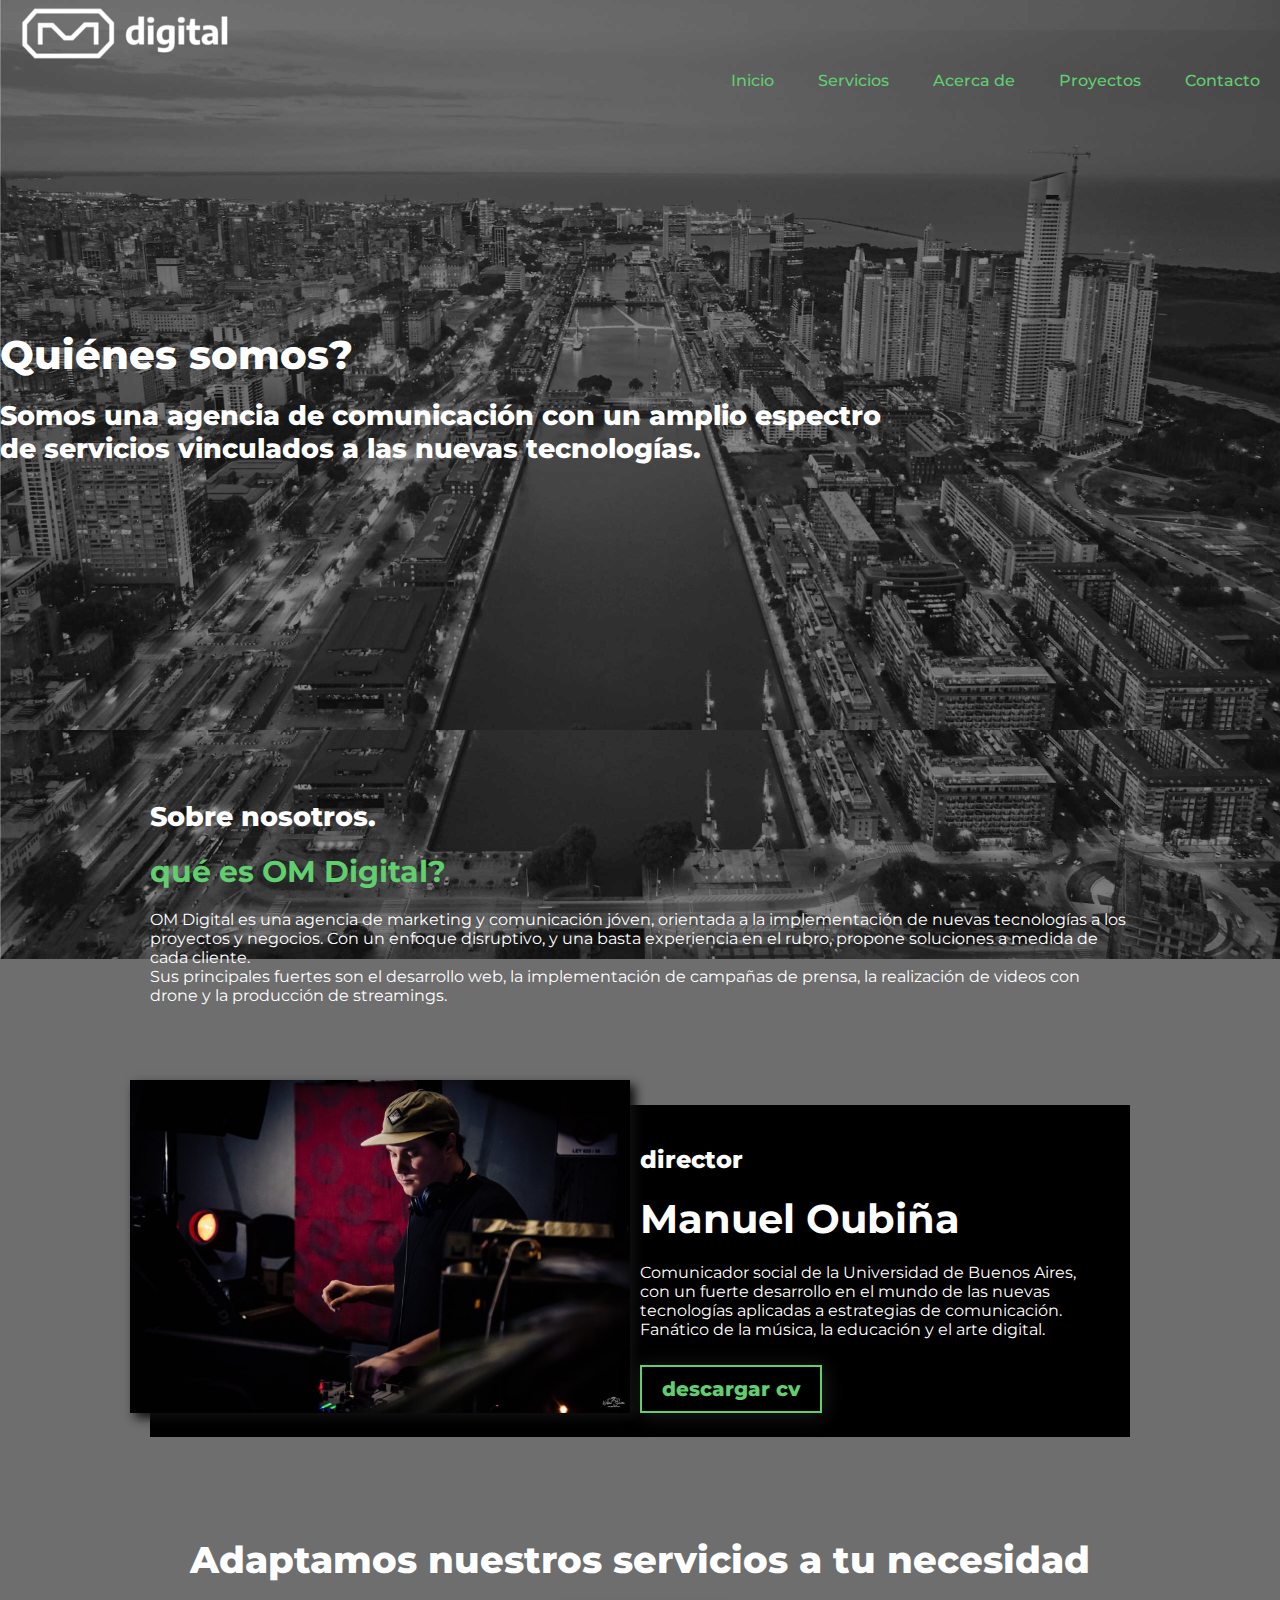
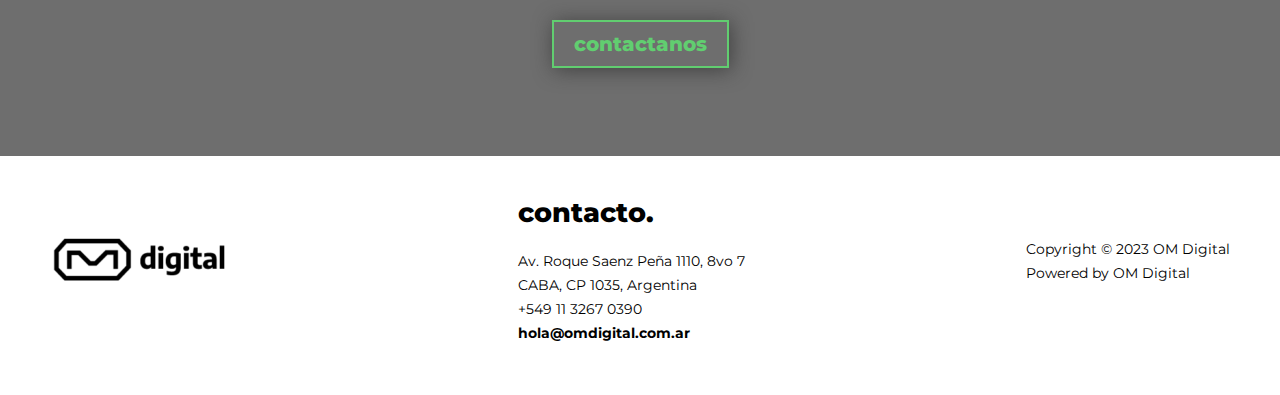
==== pages/acerda-de.html @ 89adcbb7 "primera version de OM digital para segunda entrega coder" ====
<!DOCTYPE html>
<html lang="en">

<head>
    <meta charset="UTF-8">
    <meta http-equiv="X-UA-Compatible" content="IE=edge">
    <meta name="viewport" content="width=device-width, initial-scale=1.0">
    <title>Sobre nosotros</title>
    <link rel="preconnect" href="https://fonts.googleapis.com">
    <link rel="preconnect" href="https://fonts.gstatic.com" crossorigin>
    <link href="https://fonts.googleapis.com/css2?family=Montserrat:wght@200;300;400;700;800;900&display=swap" rel="stylesheet">
    <link rel="stylesheet" href="../css/style.css">
</head>

<body>
    <header>
        <img src="../assets/img/logo-blanco.png" alt="Logotipo de OM Digital"> <!--acá linkear el logo-->
        <nav class="menu-web">
            <ul>
                <li class="item-menu"><a href="../index.html">Inicio</a></li>
                <li class="item-menu"><a href="./servicios.html">Servicios</a></li>
                <li class="item-menu"><a href="./acerda-de.html">Acerca de</a></li>
                <li class="item-menu"><a href="./proyectos.html">Proyectos</a></li>
                <li class="item-menu"><a href="./contacto.html">Contacto</a></li>
            </ul>
        </nav>
    </header>
    <main>
        <section class="sectionPortada">
            <div class="portadaPagina">
                <div class="oscurecer">
                    <h2 class="titulo-pagina-h2">Quiénes somos?</h2>
                    <h3 class="bajada-pagina-h3">Somos una agencia de comunicación con un amplio espectro<br> de servicios vinculados a las nuevas
                        tecnologías.</h3>
                </div>
            </div>
        </section>
        <section class="section-presentacion">
            <div class="presentacion-pagina">
                <h3>Sobre nosotros.</h3>
            </div>
            <div>
                <h4>qué es OM Digital?</h4>
                <p>OM Digital es una agencia de marketing y comunicación jóven, orientada a la implementación de nuevas
                    tecnologías a los proyectos y negocios. Con un enfoque disruptivo, y una basta experiencia en el
                    rubro, propone soluciones a medida de cada cliente. <br>Sus principales fuertes son el desarrollo
                    web, la implementación de campañas de prensa, la realización de videos con drone y la producción de
                    streamings.</p>
            </div>
        </section>

            <div class="cv">
                <div>
                    <img class="foto-manu" src="../assets/img/Manu-1536x1024.jpeg" alt="">
                </div>
                <div>
                <h3 class="director">director</h4>
                <h4 class="nombre-manu">Manuel Oubiña</h3>
                <p>Comunicador social de la Universidad de Buenos Aires, con un fuerte desarrollo en el mundo de las
                    nuevas tecnologías aplicadas a estrategias de comunicación. Fanático de la música, la educación y el
                    arte digital.<br><br><br></p>
                    <a class="link-boton" href="contacto.html">descargar cv</a>
            </div>
            </div>
        </section>
        <section class="adaptamos"> <!--cierre-->
            <h2>Adaptamos nuestros servicios a tu necesidad</h2>
            <a class="link-boton" href="./pages/contacto.html">contactanos</a>
        </section>
    </main>
    <footer>
        <section>
            <img src="../assets/img/logo-negro.png" alt="Logo en blanco y negro">
        </section>
        <section class="datos-de-contacto">
            <h3>contacto.</h5>
            <p>Av. Roque Saenz Peña 1110, 8vo 7 <br>CABA, CP 1035, Argentina <br>+549 11 3267 0390</p>
            <p><b>hola@omdigital.com.ar
                    <link rel="stylesheet" href="mailto:hola@omdigital.com.ar">
                </b></p>
        </section>
        <section>
            <p>Copyright © 2023 OM Digital<br>Powered by OM Digital</p>
        </section>
    </footer>
</body>

</html>
---- css/style.css ----
/*RESET*/
* {
    padding: 0;
    margin: 0;
    box-sizing: border-box;
}

/*COLOR DEL TEXTO SELECCIONADO*/

html p::selection {
    background-color: #61ce70;
    color: rgb(15, 15, 15);
}

html h1::selection {
    background-color: #61ce70;
    color: rgb(15, 15, 15);
}

html h2::selection {
    background-color: #61ce70;
    color: rgb(15, 15, 15);
}

html h3::selection {
    background-color: #61ce70;
    color: rgb(15, 15, 15);
}

html h4::selection {
    background-color: #61ce70;
    color: rgb(15, 15, 15);
}

html a::selection {
    background-color: #61ce70;
    color: rgb(15, 15, 15);
}

html li::selection {
    background-color: #61ce70;
    color: rgb(15, 15, 15);
}

html .boton::selection {
    background-color: #61ce70;
    color: rgb(15, 15, 15);
}

body {
    background-image: url("../assets/img/fondo-inicio.jpg");
    background-color: rgba(0, 0, 0, 0.567);
    background-position: center top;
    background-size: contain;
    background-repeat: no-repeat;
}

/* font-family: 'Montserrat', sans-serif;*/
p {
    color: white;
    font-family: 'Montserrat', sans-serif;

}

a {
    text-decoration: none;
    color: #61ce70;
    font-family: 'Montserrat', sans-serif;
}

li {
    color: #61ce70;
    font-family: 'Montserrat', sans-serif;
    font-weight: 500;
    padding: 0px 20px 0px 20px;
    list-style: none;

}

h1 {
    color: white;
    font-family: 'Montserrat', sans-serif;

}

h2 {
    color: white;
    font-family: 'Montserrat', sans-serif;
    font-size: 37px;
    font-weight: 800;
    margin-left: 50px;

}

h3 {
    color: white;
    font-family: 'Montserrat', sans-serif;
    margin: 20px 0px 20px 0px;
    font-weight: 800;
    font-size: 27px;

}

h4 {
    color: white;
    font-family: 'Montserrat', sans-serif;
    margin: 20px 0px 20px 0px;
    font-size: 30px;

}


/*HEADER*/

/* header {
    background-color: rgba(0, 0, 0, 0);
    margin: 0px;
    width: 100%;
    height: 60px;
    display: flex;
    justify-content: space-between;
    align-items: center;
    padding: 50px 50px 0px 50px;
} */

.item-menu {
    display: inline-block;
}


.logoPrincipal {
    display: inline;
}

nav {
    color: white;
    font-family: 'Montserrat', sans-serif;
    font-weight: 00;
    display: inline;
    padding: 0px 20px 0px 20px;
}

.menu-web ul {
    display: inline;
}

/*FIN DE HEADER*/

/*nuevo menu boostrap*/

.nav-link {
    color: #61ce70;
}

.navbar-nav .nav-link.active {
    color: white;
}

.navbar-expand-lg .navbar-collapse { 
    justify-content: flex-end;
}

.navbar-toggler {
    color: #61ce70;
}

.navbar-toggler:hover {
    text-decoration: none;
    background: #0000;
    border:#61ce70 solid 2px;
}

.navbar-toggler {
    text-decoration: none;
    background: #0000;
    border:#61ce70 solid 2px;
    color: #61ce70;
}


/*MENU RESPONSIVE*/

.nav-wraper {
    width: 100%;
    margin: 0 auto;
}

nav {
    display: flex;
    flex-wrap: wrap;
    justify-content: end;
    align-items: center;
    padding: 0px;
}

.menu ul {
    list-style: none;
    display: flex;
    gap: 2rem;
}

.menu ul li a {
    text-decoration: none;
}


.menu-hamburguesa {
    display: none;
}

#toggle {
    display: none;
}

.material-icons {
    display:none;
}

@media (max-width: 768px) {
    nav .menu {
        width: 100%;
        height: 0;
        overflow: hidden;
    }

    .menu ul {
        flex-direction: column;
        align-items: center;
        justify-content: center;
        padding: 0.5rem;

    }

    .menu ul li a {
        font-size: 13px;
    }

    nav label {
        display: inline-flex;
        color: white;
        cursor: pointer;
    }
    
    nav #toggle:checked~.menu {
        height: 100%;
        margin-top: 200px;
        background-color: rgba(38, 38, 38, 0.657);
    }
    
    .logo {
        margin-left: -15px;
    }
    .material-icons {
        display: inline-flex;
    }
}



@media (max-width: 320px) {
    nav {
        padding:0px
    }
}
/*fin menu responsive*/


/*boton general*/
.link-boton {
    padding: 10px 20px 10px 20px;
    color: #61ce70;
    font-family: 'Montserrat', sans-serif;
    font-size: 20px;
    font-weight: 800;
    border: #61ce70 solid 2px;
    background-color: #00000000;
    box-shadow: 2px 2px 20px rgba(43, 43, 43, 0.685);
    margin-left: 0px;
}

.link-boton:hover {
    padding: 10px 20px 10px 20px;
    color: #61ce70;
    font-family: 'Montserrat', sans-serif;
    font-size: 20px;
    font-weight: 800;
    border: #FFFF solid 2px;
    background-color: #00000000;
    box-shadow: 2px 2px 20px rgba(43, 43, 43, 0.685);
}

/*fin boton general*/

/*portada*/

.portadaPagina {
    background-image: url("../assets/img/fondo-inicio.jpg");
    color: white;
    width: 100%;
    height: 700px;
    font-family: 'Montserrat', sans-serif;
    background-position: center center;
    background-size: cover;
    margin-top: -60px;
}

.portada-pagina-contacto {
    /* background-image: url("../assets/img/fondo-inicio.jpg"); */
    color: white;
    width: 100%;
    height: 700px;
    font-family: 'Montserrat', sans-serif;
    background-position: center center;
    background-size: cover;
    padding-left: 150px;
    /* margin-top: -60px; */
}

@media (max-width: 768px) {
    .portada-pagina-contacto {
        padding-left: 50px;
    }

    .portada-pagina-contacto h2 {
        font-size: 30px;
    }

    .portada-pagina-contacto h3 {
        font-size: 20px;
    }

    .logo {
        max-width: 150px;

    }
}



.tituloPagina {
    margin-bottom: 50px;
    font-size: 50px;
    padding-top: 220px;
}

hr {
    border-color: #61ce70;
    border-width: 2px 0px 0px 0px;
    margin-top: -70px;
    margin-left: 150px;
    margin-right: 150px;
}

.info-de-contacto {
    display: flex;
    flex-direction: row;
    flex-wrap: inherit;
    margin-top: -70px;
    margin-left: 150px;
    align-items: center;
}

.info-de-contacto p {
    margin-right: 200px;
}

.ico-datos-contacto {
    width: 30px;
    height: 30px;
    margin-right: 20px;
}

.portadaPagina .boton {
    margin-left: 150px;
    margin-bottom: 50px;
}

/* button {
    margin: 20px 0px 20px 0px;
} */

/*fin portada*/


/*SECCION IMPRONTA*/

.impronta {
    box-sizing: 100%;
    display: inline-flex;
    width: 100%;
    height: 700px;
    padding: 100px;
    background-color: rgb(15, 15, 15);
}

.nuestra-impronta {
    width: 50%;
    margin-bottom: 0px;
    margin-left: 150px;
    padding-top: 0px;
}

.diferenciales {
    width: 50%;
    text-align: right;
    margin-right: 100px;
}

/*seccion Servicios */

.servicios .bloque-servicios {
    width: 750px;
    text-align: left;
    margin: 0 auto;
    display: flex;
    justify-content: space-between;
    align-items: center;
    font-weight: 400;
}


.listado-servicios li {
    text-align: center;
    font-weight: 400;
}


/*fin seccion Servicios */

/*seccion ultimos trabajos*/

.ultimos-trabajos {
    padding-top: 100px;
}

.ultimos-trabajos h2 {
    margin-bottom: 50px;
    margin-left: 220px;
}

.trabajos-index {
    display: grid;
    width: 100%;
    grid-template-columns: 1fr 1fr;
    text-align: center;
}


.trabajo1 img {
    display: grid;
    margin-left: auto;
    margin-right: -10px;
    max-width: 500px;
    box-shadow: 5px 5px 30px rgb(17 17 17);
    text-align: center;
}

.trabajo2 img {
    display: grid;
    margin-left: -30px;
    margin-right: auto;
    margin-top: -70px;
    max-width: 500px;
    box-shadow: 5px 5px 30px rgb(17, 17, 17);
}

.trabajo3 img {
    display: grid;
    margin-left: auto;
    margin-right: -60px;
    max-width: 500px;
    box-shadow: 5px 5px 30px rgb(17, 17, 17);
}

.trabajo4 img {
    display: grid;
    margin-left: 0px;
    margin-top: -200px;
    margin-right: auto;
    max-width: 500px;
    box-shadow: 5px 5px 30px rgb(17, 17, 17);
    margin-bottom: 50px;
}


/*fin seccion ultimos trabajos*/

/*SECCION CLIENTES*/

.clientes {
    text-align: center;
    margin-top: 100px;
}

.logos-clientes {
    width: 100%;
    padding: 30px;
}

.logo-clientes:hover img {
    opacity: 70%;
}

/*cierre de inicio*/

.adaptamos {
    text-align: center;
    padding-top: 50px;
    padding-bottom: 100px;
    margin-top: 50px;
}

.adaptamos h2 {
    margin: 0px 0px 50px 0px;
}


/*BARRA DE TITULO.barra-de-titulo {
    border-width: 0px 0px 6px 0px;
    line-height: 30px;
    color: #61ce70;
    border-color: #61ce70;
    padding-right: 85%;

} */

.ver-mas-proyectos {
    text-align: center;
}



/*COMIENZO FOOTER*/

footer {
    background-color: white;
    padding: 50px;
    color: black;
    display: flex;
    justify-content: space-between;
    align-items: center;
    padding: 20px 50px 50px 50px;
}

footer p {
    color: black;
    line-height: 1.5rem;
    font-size: 14px;
}

footer h3 {
    color: black;
}

@media (max-width: 768px) {
    footer {
        flex-direction: column;
        align-items: start;
    }

    footer img {
        margin-left: -9px;
    }
}

/*pagina proyectos y otras */

.titulo-pagina-h2 {
    padding-top: 300px;
    font-size: 40px;
    margin: 0px;
}

.bajada-pagina-h3 {
    margin-left: 0px;
}

.presentacion-pagina {
    padding-top: 50px;
}

.section-presentacion {
    margin-left: 150px;
    margin-bottom: 50px;
    margin-right: 150px;
}

.section-presentacion h4 {
    color: #61ce70;
    margin-right: 300px;
}

.section-presentacion div p {
    font-weight: 300%;
}


.grid-proyectos {
    display: grid;
    width: 90%;
    grid-template-columns: 1fr 1fr;
    text-align: center;
    place-items: center;
    justify-content: center;
    align-items: center;
}

.celda-proyecto {
    display: grid;
    margin-left: auto;
    margin-right: auto;
    max-width: 500px;
    font-family: 'Montserrat', sans-serif;
    color: #FFFF;
    text-align: center;
    margin-bottom: 50px;
}

.celda-proyecto img {
    max-width: 500px;
}

.celda-proyecto iframe {
    max-width: 500px;
}

.celda-proyecto figcaption {
    padding-bottom: 50px;
    margin-top: 20px;
}

.cierre-proyectos {
    margin-left: 150px;
    margin-right: 150px;
    margin-top: 100px;
    padding-bottom: 100px;
}

.cierre-proyectos h3 {
    margin-bottom: 50px;
}

.cierre-proyectos hr {
    border-width: 6px 0px 0px 0px;
    border-color: #61ce70;
    margin-left: 0px;
    margin-right: 90%;
    ;
}

/*pagina acerca de*/

.cv {
    display: grid;
    grid-template-columns: 1fr 1fr;
    margin: 100px 150px 0px 150px;
    padding: 20px 50px;
    background-color: black;
}

.foto-manu {
    max-width: 500px;
    margin-left: -70px;
    margin-top: -45px;
    box-shadow: 5px 5px 10px rgb(16, 16, 16);
}

.nombre-manu {
    font-size: 2.5rem;
}

.director {
    font-size: 1.5rem;
}

/*CONTACTO*/
.contacto-data-form {
    display: grid;
    grid-template-columns: 1fr 1fr;
    padding: 100px 150px;
    background-color: black;
    width: 100%;
}

@media (max-width: 768px) {
    .contacto-data-form {
        grid-template-columns: 1fr;
        margin: 0;
        padding: 20px;
    }
}

.info-de-contact-1col {
    display: flex;
    flex-direction: column;
    margin: 0px;
}

.ico-data {
    display: flex;
    margin: 10px 0px;
}

.contacto-div {
    padding: 10px 0px 10px 0px;
}

.form-label {
    color: white;
}

.form-control {
    border: 2px solid;
    border-color: #61ce70;
    border-radius: 0px;
    background-color: #0000;
    color: #61ce70;
}

.cards-servicios {
    display: flex;
    flex-direction: row;

}

.card-group {
    display: grid;
    grid-template-columns: 1fr 1fr 1fr;
    margin: 0px 150px;
}

.card {
    max-width: 300px;
}
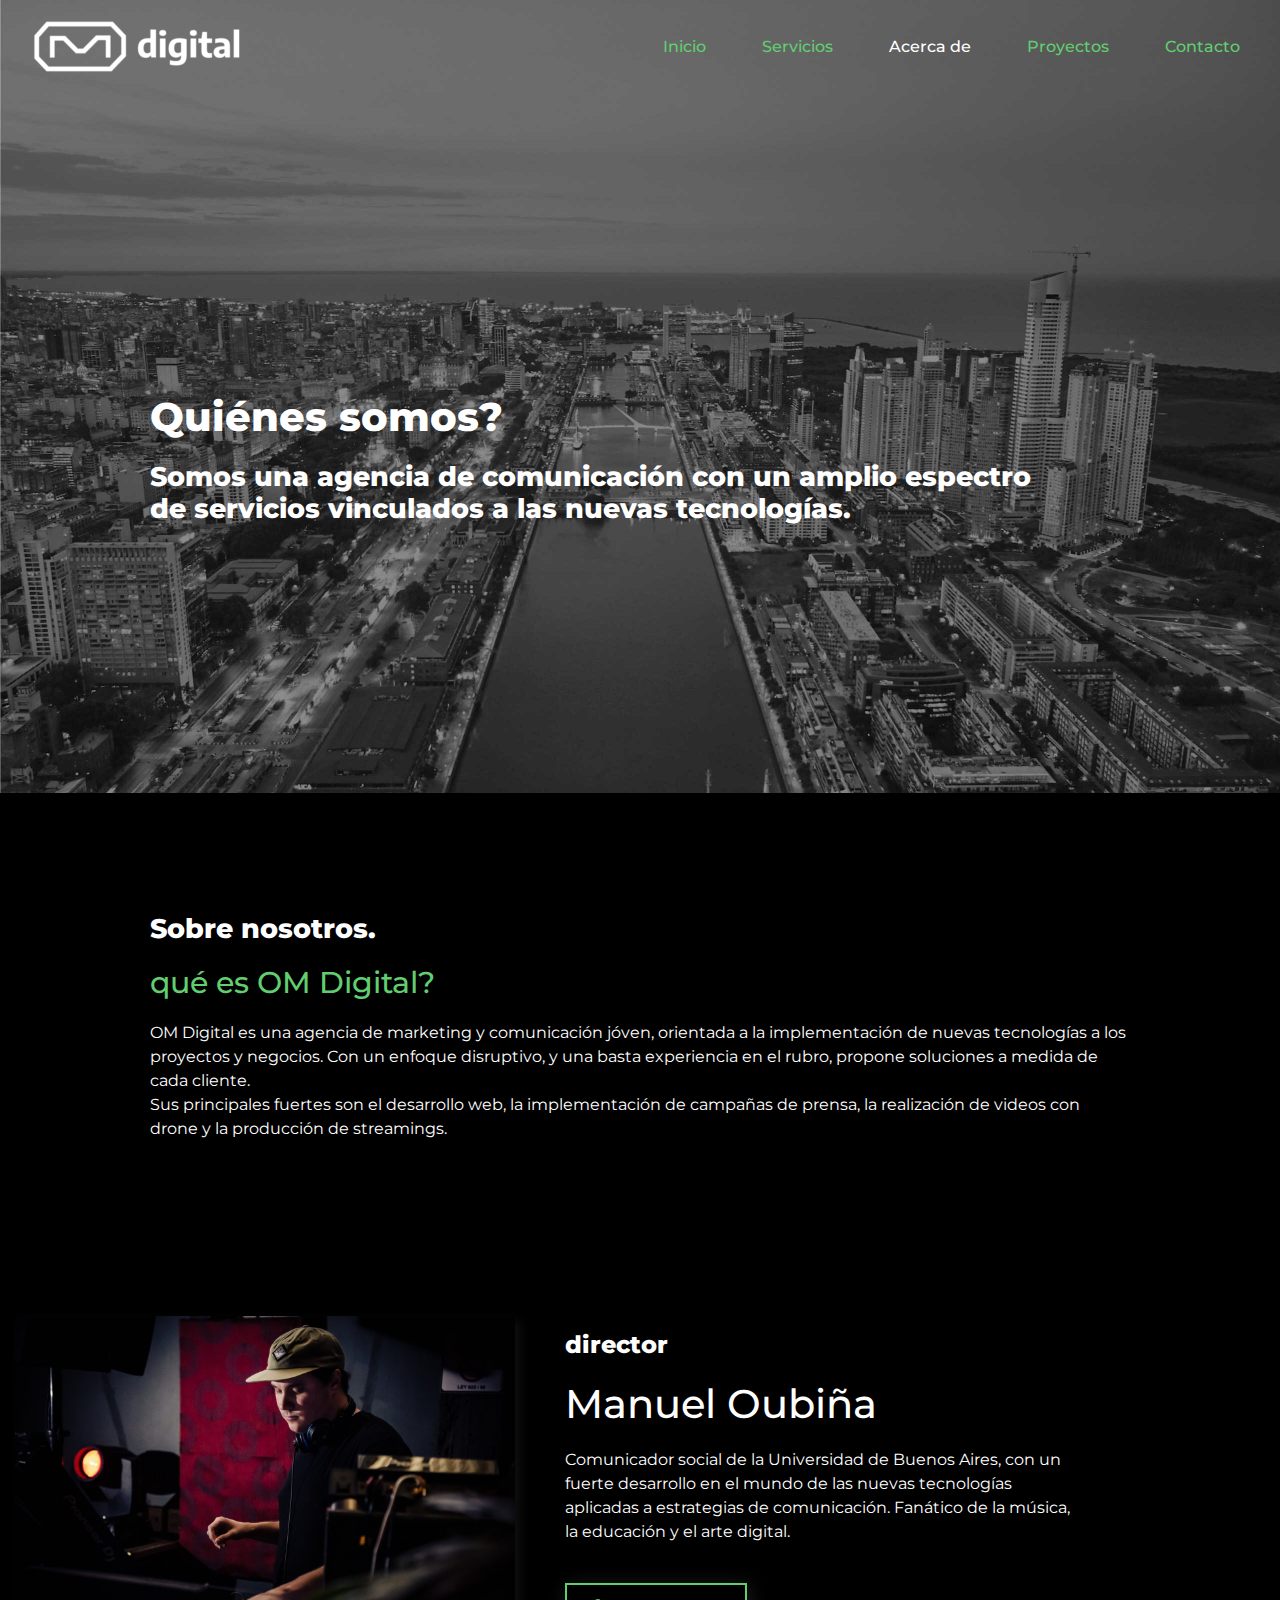
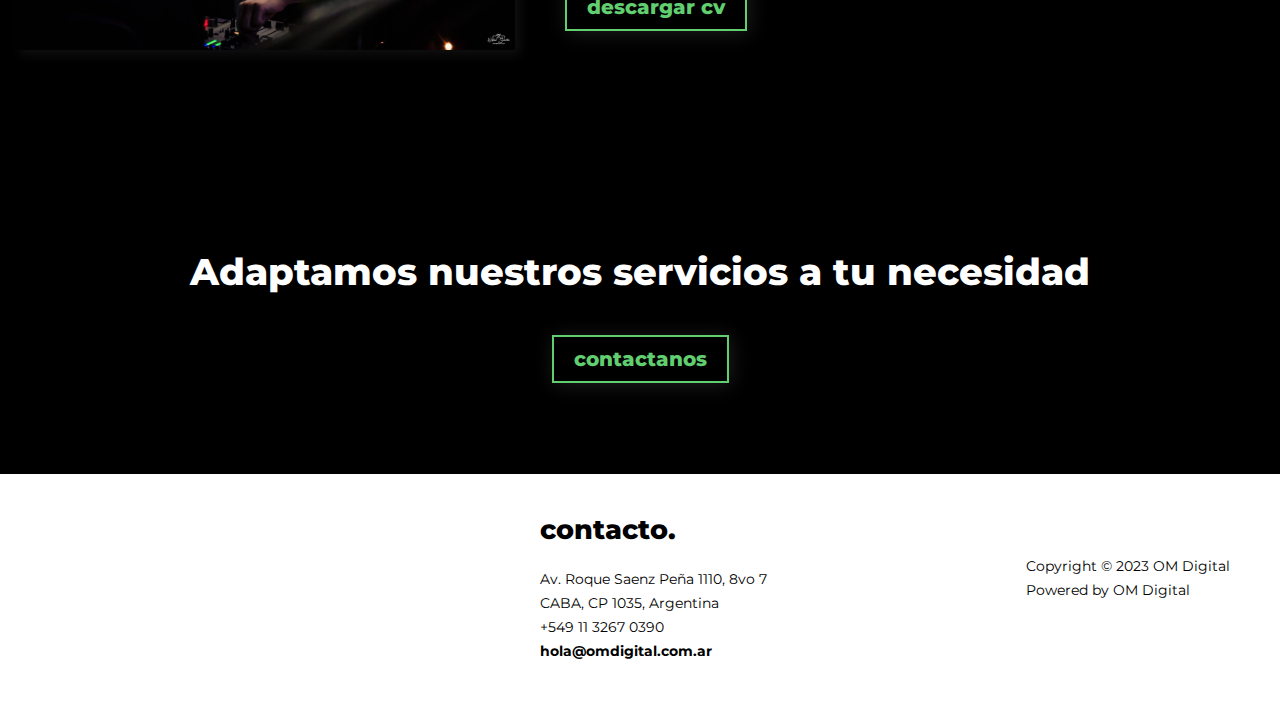
==== commit ee787402: "actualizacion de proyecto" ====
--- a/pages/acerda-de.html
+++ b/pages/acerda-de.html
@@ -8,13 +8,16 @@
     <title>Sobre nosotros</title>
     <link rel="preconnect" href="https://fonts.googleapis.com">
     <link rel="preconnect" href="https://fonts.gstatic.com" crossorigin>
-    <link href="https://fonts.googleapis.com/css2?family=Montserrat:wght@200;300;400;700;800;900&display=swap" rel="stylesheet">
+    <link href="https://fonts.googleapis.com/css2?family=Montserrat:wght@200;300;400;700;800;900&display=swap"
+        rel="stylesheet">
+    <link rel="stylesheet" href="https://fonts.googleapis.com/icon?family=Material+Icons" />
+    <link rel="stylesheet" href="../bootstrap-5.3.0-alpha1-dist/css/bootstrap.min.css">
     <link rel="stylesheet" href="../css/style.css">
 </head>
 
 <body>
-    <header>
-        <img src="../assets/img/logo-blanco.png" alt="Logotipo de OM Digital"> <!--acá linkear el logo-->
+    <!-- <header>
+        <img src="../assets/img/logo-blanco.png" alt="Logotipo de OM Digital"> 
         <nav class="menu-web">
             <ul>
                 <li class="item-menu"><a href="../index.html">Inicio</a></li>
@@ -24,15 +27,36 @@
                 <li class="item-menu"><a href="./contacto.html">Contacto</a></li>
             </ul>
         </nav>
+    </header> -->
+
+    <header>
+        <nav class="navbar navbar-expand-lg">
+            <div class="container-fluid">
+                <a class="navbar-brand" href="#"><img src="../assets/img/logo-blanco.png" alt=""></a>
+                <button class="navbar-toggler" type="button" data-bs-toggle="collapse" data-bs-target="#navbarNav"
+                    aria-controls="navbarNav" aria-expanded="false" aria-label="Toggle navigation">
+                    <span class="navbar-toggler-icon"></span>
+                </button>
+                <div class="collapse navbar-collapse" id="navbarNav">
+                    <ul class="navbar-nav">
+                        <li class="nav-item"><a class="nav-link" href="../index.html">Inicio</a></li>
+                        <li class="nav-item"><a class="nav-link" href="./servicios.html">Servicios</a></li>
+                        <li class="nav-item"><a class="nav-link active" aria-current="page" href="./acerda-de.html">Acerca de</a></li>
+                        <li class="nav-item"><a class="nav-link" href="./proyectos.html">Proyectos</a></li>
+                        <li class="nav-item"><a class="nav-link" 
+                                href="./contacto.html">Contacto</a></li>
+                    </ul>
+                </div>
+            </div>
+        </nav>
     </header>
     <main>
         <section class="sectionPortada">
-            <div class="portadaPagina">
-                <div class="oscurecer">
-                    <h2 class="titulo-pagina-h2">Quiénes somos?</h2>
-                    <h3 class="bajada-pagina-h3">Somos una agencia de comunicación con un amplio espectro<br> de servicios vinculados a las nuevas
-                        tecnologías.</h3>
-                </div>
+            <div class="portada-pagina-contacto">
+                <h2 class="titulo-pagina-h2">Quiénes somos?</h2>
+                <h3 class="bajada-pagina-h3">Somos una agencia de comunicación con un amplio espectro<br> de servicios
+                    vinculados a las nuevas
+                    tecnologías.</h3>
             </div>
         </section>
         <section class="section-presentacion">
@@ -48,20 +72,20 @@
                     streamings.</p>
             </div>
         </section>
-
-            <div class="cv">
-                <div>
-                    <img class="foto-manu" src="../assets/img/Manu-1536x1024.jpeg" alt="">
-                </div>
-                <div>
+        <div class="cv">
+            <div class="div-foto">
+                <img class="foto-manu" src="../assets/img/Manu-1536x1024.jpeg" alt="">
+            </div>
+            <div>
                 <h3 class="director">director</h4>
-                <h4 class="nombre-manu">Manuel Oubiña</h3>
+                    <h4 class="nombre-manu">Manuel Oubiña
+                </h3>
                 <p>Comunicador social de la Universidad de Buenos Aires, con un fuerte desarrollo en el mundo de las
                     nuevas tecnologías aplicadas a estrategias de comunicación. Fanático de la música, la educación y el
                     arte digital.<br><br><br></p>
-                    <a class="link-boton" href="contacto.html">descargar cv</a>
+                <a class="link-boton" href="contacto.html">descargar cv</a>
             </div>
-            </div>
+        </div>
         </section>
         <section class="adaptamos"> <!--cierre-->
             <h2>Adaptamos nuestros servicios a tu necesidad</h2>
@@ -70,19 +94,20 @@
     </main>
     <footer>
         <section>
-            <img src="../assets/img/logo-negro.png" alt="Logo en blanco y negro">
+            <img src="../assets/img/logo-blanco.png" alt="Logo en blanco y negro">
         </section>
         <section class="datos-de-contacto">
             <h3>contacto.</h5>
-            <p>Av. Roque Saenz Peña 1110, 8vo 7 <br>CABA, CP 1035, Argentina <br>+549 11 3267 0390</p>
-            <p><b>hola@omdigital.com.ar
-                    <link rel="stylesheet" href="mailto:hola@omdigital.com.ar">
-                </b></p>
+                <p>Av. Roque Saenz Peña 1110, 8vo 7 <br>CABA, CP 1035, Argentina <br>+549 11 3267 0390</p>
+                <p><b>hola@omdigital.com.ar
+                        <link rel="stylesheet" href="mailto:hola@omdigital.com.ar">
+                    </b></p>
         </section>
         <section>
             <p>Copyright © 2023 OM Digital<br>Powered by OM Digital</p>
         </section>
     </footer>
+    <script src="../bootstrap-5.3.0-alpha1-dist/js/bootstrap.min.js"></script>
 </body>
 
 </html>--- a/css/style.css
+++ b/css/style.css
@@ -55,6 +55,27 @@
     background-repeat: no-repeat;
 }
 
+@media (max-width: 768px) {
+    body {
+        background-position: center top;
+        background-size: 300%;
+    };
+}
+
+@media (max-width: 768px) {
+    body {
+        background-position: center top;
+        background-size: 300%;
+    };
+}
+
+@media (max-width: 400px) {
+    body {
+        background-position: center top;
+        background-size: 350%;
+    };
+}
+
 /* font-family: 'Montserrat', sans-serif;*/
 p {
     color: white;
@@ -148,6 +169,7 @@
 
 /*nuevo menu boostrap*/
 
+
 .nav-link {
     color: #61ce70;
 }
@@ -294,18 +316,15 @@
 /*portada*/
 
 .portadaPagina {
-    background-image: url("../assets/img/fondo-inicio.jpg");
+    /* background-image: url("../assets/img/fondo-inicio.jpg");
     color: white;
     width: 100%;
     height: 700px;
     font-family: 'Montserrat', sans-serif;
     background-position: center center;
     background-size: cover;
-    margin-top: -60px;
-}
-
-.portada-pagina-contacto {
-    /* background-image: url("../assets/img/fondo-inicio.jpg"); */
+    margin-top: -60px; */
+
     color: white;
     width: 100%;
     height: 700px;
@@ -316,9 +335,25 @@
     /* margin-top: -60px; */
 }
 
+.portada-pagina-contacto {
+    /* background-image: url("../assets/img/fondo-inicio.jpg"); */
+    color: white;
+    width: 100%;
+    height: 700px;
+    font-family: 'Montserrat', sans-serif;
+    background-position: center center;
+    background-size: cover;
+    padding-left: 150px;
+    /* margin-top: -60px; */
+}
+
 @media (max-width: 768px) {
     .portada-pagina-contacto {
-        padding-left: 50px;
+        padding: 0px 30px;
+    }
+
+    .portada-pagina-contacto h1 {
+        font-size: 40px;
     }
 
     .portada-pagina-contacto h2 {
@@ -329,45 +364,51 @@
         font-size: 20px;
     }
 
-    .logo {
+
+}
+
+@media (max-width: 425px) {
+    img, svg {
+        vertical-align: middle;
         max-width: 150px;
-
-    }
-}
-
-
+    }
+
+    .portada-pagina-contacto h1 {
+        font-size: 30px;
+    }
+}
 
 .tituloPagina {
     margin-bottom: 50px;
     font-size: 50px;
     padding-top: 220px;
+    font-weight: 800;
 }
 
 hr {
     border-color: #61ce70;
-    border-width: 2px 0px 0px 0px;
-    margin-top: -70px;
-    margin-left: 150px;
-    margin-right: 150px;
-}
-
+    border-width: 3px 0px 0px 0px;
+    padding-right: 150px;
+}
+
+.boton-portada {
+    padding-bottom: 100px;
+}
 .info-de-contacto {
-    display: flex;
-    flex-direction: row;
-    flex-wrap: inherit;
-    margin-top: -70px;
-    margin-left: 150px;
+    display: grid;
+    grid-template-columns: 1fr 1fr 1fr;
+}
+
+.icono-y-dato {
+    display: inline-flex;
+    gap: 10px;
     align-items: center;
 }
 
-.info-de-contacto p {
-    margin-right: 200px;
-}
 
 .ico-datos-contacto {
     width: 30px;
     height: 30px;
-    margin-right: 20px;
 }
 
 .portadaPagina .boton {
@@ -409,13 +450,15 @@
 /*seccion Servicios */
 
 .servicios .bloque-servicios {
-    width: 750px;
+    width: 100%;
+    padding: 0px 300px;
     text-align: left;
     margin: 0 auto;
     display: flex;
-    justify-content: space-between;
+    justify-content: center;
     align-items: center;
     font-weight: 400;
+    background-color: black;
 }
 
 
@@ -431,6 +474,7 @@
 
 .ultimos-trabajos {
     padding-top: 100px;
+    background-color: black;
 }
 
 .ultimos-trabajos h2 {
@@ -482,14 +526,25 @@
     margin-bottom: 50px;
 }
 
-
+@media (max-width: 768px) {
+.ultimos-trabajos {
+    display: grid;
+    grid-template-columns: 1fr;
+}
+
+.trabajo1 img, .trabajo2 img, .trabajo3 img, .trabajo4 img {
+    margin: 0px;
+    padding: 0px;
+}
+}
 /*fin seccion ultimos trabajos*/
 
 /*SECCION CLIENTES*/
 
 .clientes {
     text-align: center;
-    margin-top: 100px;
+    padding-top: 100px;
+    background-color: black;
 }
 
 .logos-clientes {
@@ -505,15 +560,37 @@
 
 .adaptamos {
     text-align: center;
-    padding-top: 50px;
+    padding-top: 100px;
     padding-bottom: 100px;
-    margin-top: 50px;
-}
+    background-color: black;
+}
+
+.adaptamos-2 {
+    text-align: center;
+    padding-top: 100px;
+    padding-bottom: 30px;
+    background-color: black;
+}
+
 
 .adaptamos h2 {
     margin: 0px 0px 50px 0px;
 }
 
+@media (max-width: 768px) {
+.adaptamos, .adaptamos-2 {
+    text-align: center;
+    padding-top: 100px;
+    padding-bottom: 100px;
+    background-color: black;
+}
+
+.adaptamos h2, .adaptamos-2 h2 {
+    margin: 0px 0px 50px 0px;
+    font-size: 1.5rem;
+    padding: 0px 30px;
+}
+}
 
 /*BARRA DE TITULO.barra-de-titulo {
     border-width: 0px 0px 6px 0px;
@@ -579,10 +656,10 @@
     padding-top: 50px;
 }
 
-.section-presentacion {
-    margin-left: 150px;
-    margin-bottom: 50px;
-    margin-right: 150px;
+.section-presentacion, .cv {
+    padding: 50px 150px 150px 150px;
+    background-color: black;
+    width: 100%;
 }
 
 .section-presentacion h4 {
@@ -597,18 +674,18 @@
 
 .grid-proyectos {
     display: grid;
-    width: 90%;
+    width: 100%;
     grid-template-columns: 1fr 1fr;
     text-align: center;
     place-items: center;
     justify-content: center;
     align-items: center;
+    background-color: black;
+    padding: 0px 150px;
 }
 
 .celda-proyecto {
     display: grid;
-    margin-left: auto;
-    margin-right: auto;
     max-width: 500px;
     font-family: 'Montserrat', sans-serif;
     color: #FFFF;
@@ -630,10 +707,8 @@
 }
 
 .cierre-proyectos {
-    margin-left: 150px;
-    margin-right: 150px;
-    margin-top: 100px;
-    padding-bottom: 100px;
+padding: 150px;
+background-color: black;
 }
 
 .cierre-proyectos h3 {
@@ -653,9 +728,9 @@
 .cv {
     display: grid;
     grid-template-columns: 1fr 1fr;
-    margin: 100px 150px 0px 150px;
-    padding: 20px 50px;
-    background-color: black;
+    padding: 20px 200px 100px 50px;
+    background-color: black;
+    width: 100%;
 }
 
 .foto-manu {
@@ -665,6 +740,12 @@
     box-shadow: 5px 5px 10px rgb(16, 16, 16);
 }
 
+.div-foto {
+    justify-content: end;
+    padding: 50px 50px 0px 0px;
+    display: flex;
+}
+
 .nombre-manu {
     font-size: 2.5rem;
 }
@@ -673,6 +754,52 @@
     font-size: 1.5rem;
 }
 
+@media (max-width: 768px) {
+    .cv {
+        padding: 100px;
+        grid-template-columns: 1fr;
+        
+    }
+
+    .foto-manu {
+        max-width: 300px;
+        height: auto;
+        justify-content: center;
+    }
+    .director {
+        font-size: 1rem;
+    }
+    .nombre-manu {
+        font-size: 2rem;
+    }
+    .div-foto {
+        justify-content: end;
+        padding: 100px 0px 0px 0px;
+        display: flex;
+    }
+
+    .presentacion-pagina {
+        padding-top: 50px;
+    }
+    
+    .section-presentacion, .cv {
+        background-color: black;
+        width: 100%;
+        margin: 0px;
+    }
+    .section-presentacion, .cv {
+        padding: 0px 40px;
+        background-color: black;
+        width: 100%;
+    }
+    
+.section-presentacion h4 {
+    margin:0px;
+    font-weight: 600;
+    padding-bottom: 30px;
+}
+    
+}
 /*CONTACTO*/
 .contacto-data-form {
     display: grid;
@@ -719,16 +846,63 @@
 
 .cards-servicios {
     display: flex;
-    flex-direction: row;
+    background-color: black;
+    width: 100%;
+    align-content: center;
+    justify-content: center;
+
 
 }
 
 .card-group {
     display: grid;
     grid-template-columns: 1fr 1fr 1fr;
-    margin: 0px 150px;
+    margin: 0px;
+    gap: 40px;
+    padding: 20px 0px;
 }
 
 .card {
     max-width: 300px;
+    background-color: #0000;
+}
+
+.card-title {
+    color: #61ce70;
+    font-family: 'Montserrat', sans-serif;
+    font-weight: 700;
+    text-transform: uppercase;
+    padding: 10px 0px;
+}
+
+.card-body {
+    max-width: 300px;
+    border-radius: 0px;
+    border:#61ce70 solid;
+    background-color: #0000;
+    padding: 20px 20px;
+}
+
+@media (max-width: 768px) {
+    .card-group {
+        display: grid;
+        grid-template-columns: 1fr 1fr;
+        margin: 0px;
+        gap: 40px;
+        padding: 20px 0px;
+    }
+}
+
+@media (max-width: 425px) {
+    .card-group {
+        display: grid;
+        grid-template-columns: 1fr;
+        margin: 0px;
+        gap: 40px;
+        padding: 20px 0px;
+    }
+}
+
+p {
+    margin:0px
 }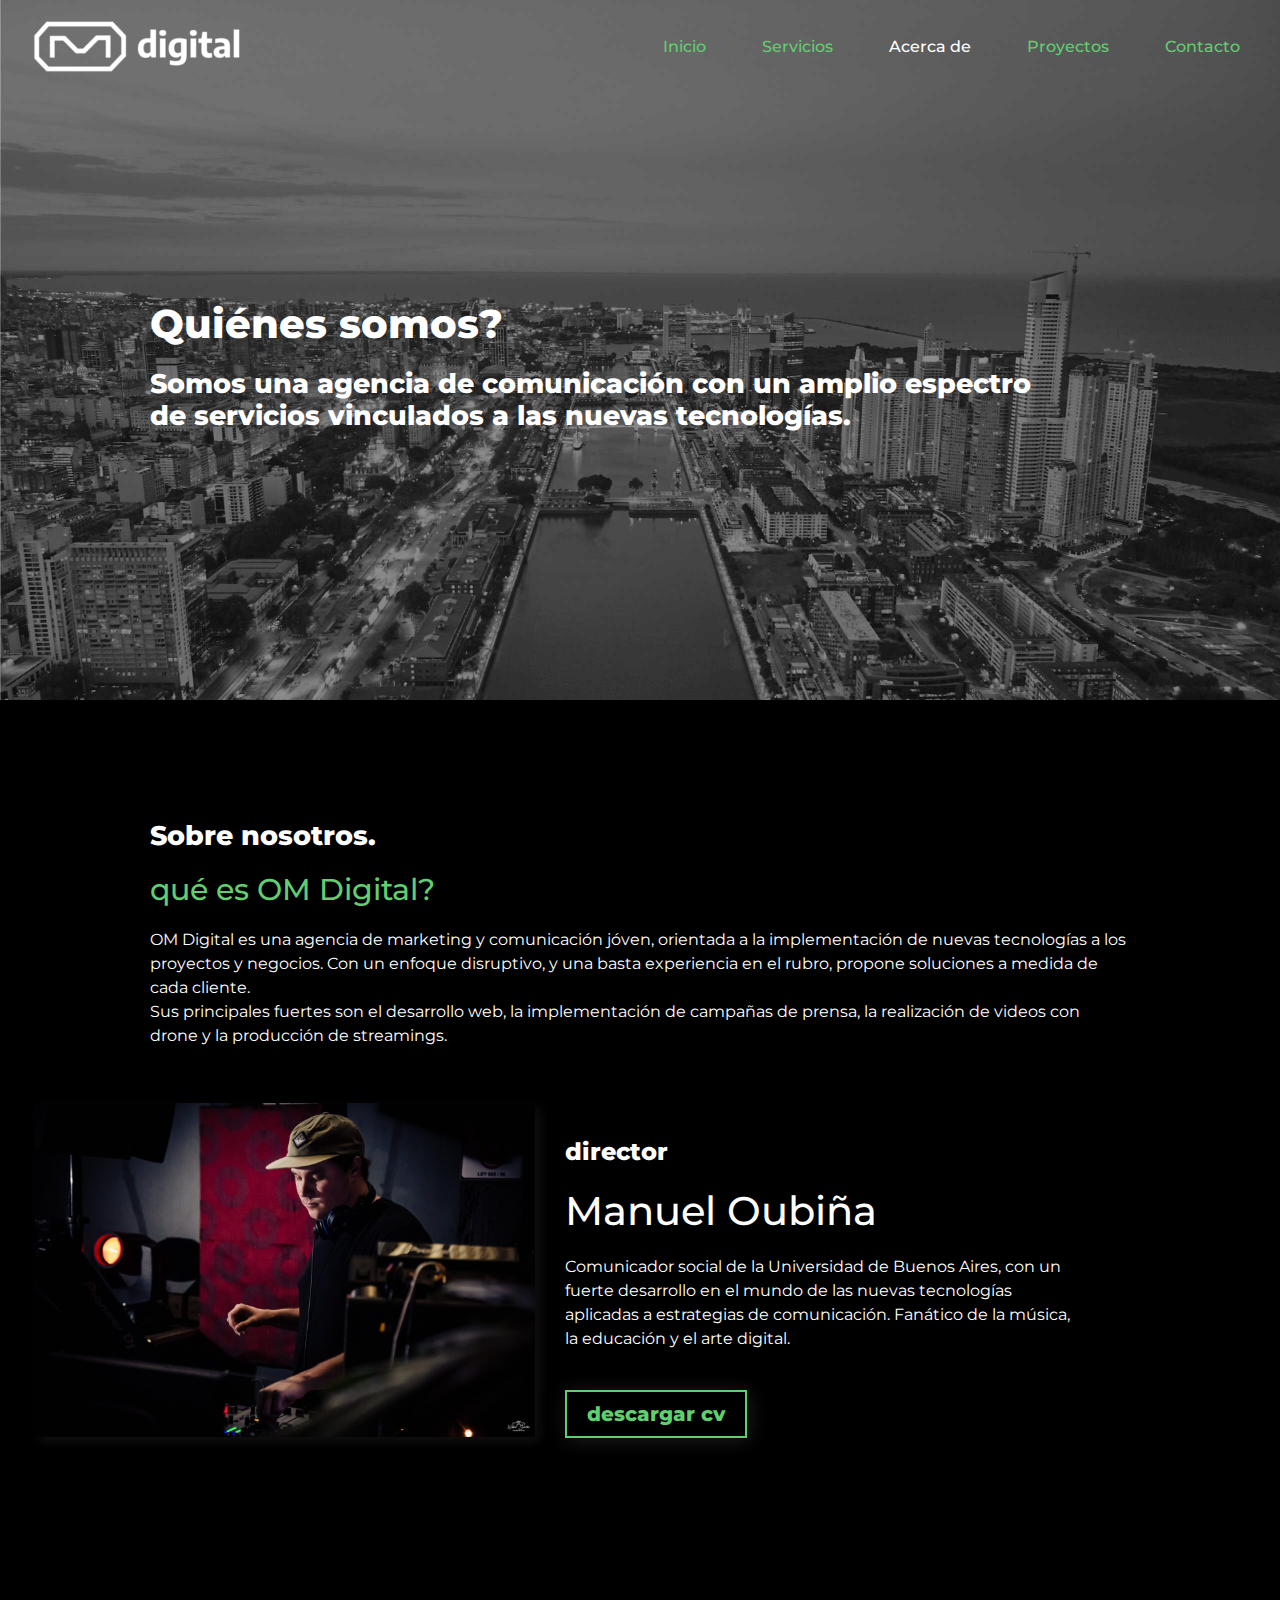
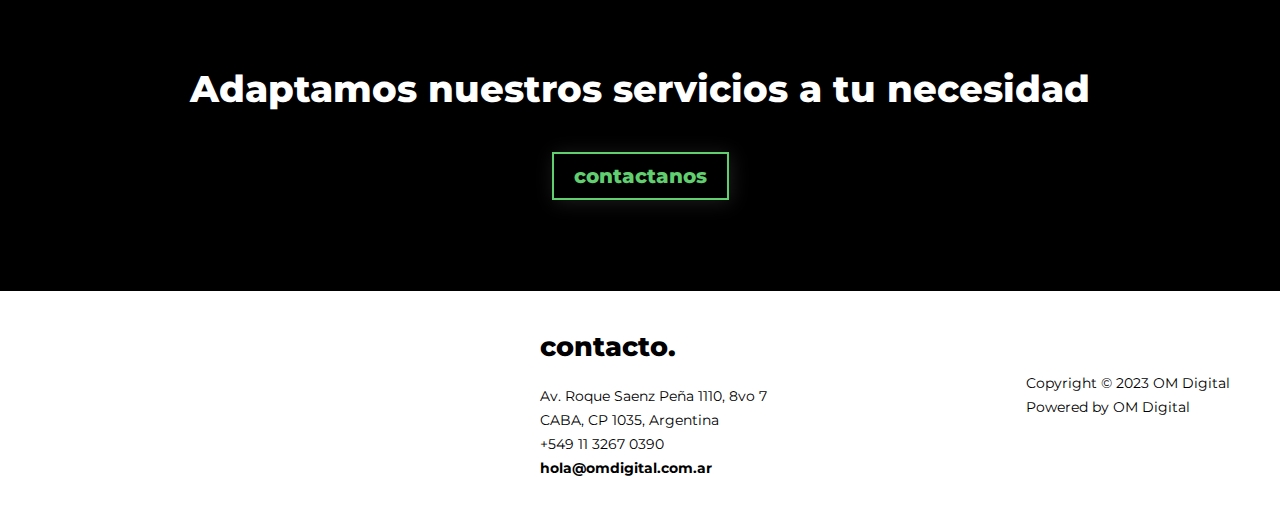
==== commit c4e4a8b3: "link al logo" ====
--- a/pages/acerda-de.html
+++ b/pages/acerda-de.html
@@ -32,7 +32,7 @@
     <header>
         <nav class="navbar navbar-expand-lg">
             <div class="container-fluid">
-                <a class="navbar-brand" href="#"><img src="../assets/img/logo-blanco.png" alt=""></a>
+                <a class="navbar-brand" href="../index.html"><img src="../assets/img/logo-blanco.png" alt=""></a>
                 <button class="navbar-toggler" type="button" data-bs-toggle="collapse" data-bs-target="#navbarNav"
                     aria-controls="navbarNav" aria-expanded="false" aria-label="Toggle navigation">
                     <span class="navbar-toggler-icon"></span>
--- a/css/style.css
+++ b/css/style.css
@@ -47,34 +47,13 @@
     color: rgb(15, 15, 15);
 }
 
-body {
+.sectionPortada {
     background-image: url("../assets/img/fondo-inicio.jpg");
-    background-color: rgba(0, 0, 0, 0.567);
     background-position: center top;
-    background-size: contain;
+    background-size: cover;
     background-repeat: no-repeat;
 }
 
-@media (max-width: 768px) {
-    body {
-        background-position: center top;
-        background-size: 300%;
-    };
-}
-
-@media (max-width: 768px) {
-    body {
-        background-position: center top;
-        background-size: 300%;
-    };
-}
-
-@media (max-width: 400px) {
-    body {
-        background-position: center top;
-        background-size: 350%;
-    };
-}
 
 /* font-family: 'Montserrat', sans-serif;*/
 p {
@@ -133,16 +112,10 @@
 
 /*HEADER*/
 
-/* header {
-    background-color: rgba(0, 0, 0, 0);
-    margin: 0px;
-    width: 100%;
-    height: 60px;
-    display: flex;
-    justify-content: space-between;
-    align-items: center;
-    padding: 50px 50px 0px 50px;
-} */
+header {
+    height: 100px;
+    margin-bottom: -100px;
+}
 
 .item-menu {
     display: inline-block;
@@ -178,7 +151,7 @@
     color: white;
 }
 
-.navbar-expand-lg .navbar-collapse { 
+.navbar-expand-lg .navbar-collapse {
     justify-content: flex-end;
 }
 
@@ -189,13 +162,13 @@
 .navbar-toggler:hover {
     text-decoration: none;
     background: #0000;
-    border:#61ce70 solid 2px;
+    border: #61ce70 solid 2px;
 }
 
 .navbar-toggler {
     text-decoration: none;
     background: #0000;
-    border:#61ce70 solid 2px;
+    border: #61ce70 solid 2px;
     color: #61ce70;
 }
 
@@ -235,7 +208,7 @@
 }
 
 .material-icons {
-    display:none;
+    display: none;
 }
 
 @media (max-width: 768px) {
@@ -262,16 +235,17 @@
         color: white;
         cursor: pointer;
     }
-    
+
     nav #toggle:checked~.menu {
         height: 100%;
         margin-top: 200px;
         background-color: rgba(38, 38, 38, 0.657);
     }
-    
+
     .logo {
         margin-left: -15px;
     }
+
     .material-icons {
         display: inline-flex;
     }
@@ -281,9 +255,10 @@
 
 @media (max-width: 320px) {
     nav {
-        padding:0px
-    }
-}
+        padding: 0px
+    }
+}
+
 /*fin menu responsive*/
 
 
@@ -316,15 +291,6 @@
 /*portada*/
 
 .portadaPagina {
-    /* background-image: url("../assets/img/fondo-inicio.jpg");
-    color: white;
-    width: 100%;
-    height: 700px;
-    font-family: 'Montserrat', sans-serif;
-    background-position: center center;
-    background-size: cover;
-    margin-top: -60px; */
-
     color: white;
     width: 100%;
     height: 700px;
@@ -332,11 +298,9 @@
     background-position: center center;
     background-size: cover;
     padding-left: 150px;
-    /* margin-top: -60px; */
 }
 
 .portada-pagina-contacto {
-    /* background-image: url("../assets/img/fondo-inicio.jpg"); */
     color: white;
     width: 100%;
     height: 700px;
@@ -344,7 +308,7 @@
     background-position: center center;
     background-size: cover;
     padding-left: 150px;
-    /* margin-top: -60px; */
+    padding-right: 150px;
 }
 
 @media (max-width: 768px) {
@@ -368,7 +332,9 @@
 }
 
 @media (max-width: 425px) {
-    img, svg {
+
+    img,
+    svg {
         vertical-align: middle;
         max-width: 150px;
     }
@@ -376,6 +342,7 @@
     .portada-pagina-contacto h1 {
         font-size: 30px;
     }
+
 }
 
 .tituloPagina {
@@ -394,6 +361,7 @@
 .boton-portada {
     padding-bottom: 100px;
 }
+
 .info-de-contacto {
     display: grid;
     grid-template-columns: 1fr 1fr 1fr;
@@ -416,9 +384,17 @@
     margin-bottom: 50px;
 }
 
-/* button {
-    margin: 20px 0px 20px 0px;
-} */
+@media (max-width: 800px) {
+    .info-de-contacto {
+        display: grid;
+        grid-template-columns: 1fr;
+        gap: 10px 0px;
+    }
+
+    .boton-portada {
+        padding-bottom: 30px;
+    }
+}
 
 /*fin portada*/
 
@@ -429,7 +405,6 @@
     box-sizing: 100%;
     display: inline-flex;
     width: 100%;
-    height: 700px;
     padding: 100px;
     background-color: rgb(15, 15, 15);
 }
@@ -445,6 +420,61 @@
     width: 50%;
     text-align: right;
     margin-right: 100px;
+}
+
+@media (max-width: 800px) {
+
+    .impronta,
+    .nuestra-impronta,
+    .diferenciales {
+        display: grid;
+        grid-template-columns: 1fr;
+        margin: 0px;
+        padding: 0px;
+        width: 100%;
+    }
+
+    .nuestra-impronta,
+    .diferenciales {
+        text-align: start;
+        padding: 40px;
+    }
+
+    .nuestra-impronta h2 {
+        margin: 0px;
+        padding: 0px;
+        font-size: 40px;
+    }
+}
+
+@media (max-width: 425px) {
+
+    .impronta,
+    .nuestra-impronta,
+    .diferenciales {
+        display: grid;
+        grid-template-columns: 1fr;
+        margin: 0px;
+        padding: 0px;
+        width: 100%;
+    }
+
+    .nuestra-impronta,
+    .diferenciales {
+        text-align: start;
+        padding: 40px;
+    }
+
+    .impronta {
+        background-color: black;
+    }
+
+    .nuestra-impronta h2 {
+        margin: 0px;
+        padding: 0px;
+        font-size: 30px;
+    }
+
 }
 
 /*seccion Servicios */
@@ -467,6 +497,113 @@
     font-weight: 400;
 }
 
+.adaptamos3 {
+    text-align: center;
+    background-color: black;
+    margin: 0px;
+    padding: 20px;
+
+}
+
+@media (max-width: 800px) {
+    .servicios {
+        background-color: black;
+    }
+
+    .servicios .bloque-servicios {
+        display: grid;
+        grid-template-columns: 1fr;
+        width: 100%;
+        padding: 0px;
+    }
+
+    .listado-servicios ul {
+        padding: 0px;
+        margin: 0px;
+    }
+
+    ol,
+    ul {
+        padding-left: 0px;
+    }
+
+    .adaptamos h3 {
+        font-size: 20px;
+    }
+
+    .adaptamos h4 {
+        font-size: 20px;
+    }
+
+    .servicios .bloque-servicios li {
+        text-align: center;
+
+    }
+
+    .ver-mas-proyectos {
+        text-align: center;
+        padding-top: 50px;
+    }
+}
+
+
+@media (max-width: 425px) {
+    .servicios {
+        background-color: black;
+    }
+
+    .adaptamos3 {
+        text-align: center;
+        background-color: black;
+        margin: 0px;
+        padding: 20px;
+
+    }
+
+    .adaptamos3 h3 {
+        font-size: 20px;
+
+    }
+
+    .ver-mas-proyectos {
+        text-align: center;
+        padding-top: 35px;
+    }
+
+    .adaptamos3 h4 {
+        font-size: 20px;
+    }
+
+    .servicios .bloque-servicios {
+        display: grid;
+        grid-template-columns: 1fr;
+        width: 100%;
+        padding: 0px;
+    }
+
+    .listado-servicios ul {
+        padding: 0px;
+        margin: 0px;
+    }
+
+    ol,
+    ul {
+        padding-left: 0px;
+    }
+
+    .adaptamos h3 {
+        font-size: 20px;
+    }
+
+    .adaptamos h4 {
+        font-size: 20px;
+    }
+
+    .servicios .bloque-servicios li {
+        text-align: center;
+
+    }
+}
 
 /*fin seccion Servicios */
 
@@ -479,7 +616,7 @@
 
 .ultimos-trabajos h2 {
     margin-bottom: 50px;
-    margin-left: 220px;
+    padding-left: 220px;
 }
 
 .trabajos-index {
@@ -526,17 +663,127 @@
     margin-bottom: 50px;
 }
 
-@media (max-width: 768px) {
+@media (max-width: 800px) {
+
+    .ultimos-trabajos
+    {
+    width: 100%;
+    padding: 0px;
+    margin: 0px;
+    display: grid;
+    grid-template-columns: 1fr;
+}
+
+.ultimos-trabajos div {
+    width: 100%;
+}
+
+.trabajos-index {
+    display: grid;
+    grid-template-columns: 1fr;
+    gap: 30px;
+}
+
+.trabajo1 img,
+.trabajo2 img,
+.trabajo3 img,
+.trabajo4 img {
+    margin: 0px;
+    padding: 0px;
+    max-width: 450px;
+    box-shadow: 10px 10px 4px rgb(14, 14, 14);
+}
+
+.trabajo1,
+.trabajo2,
+.trabajo3,
+.trabajo4 {
+    display: flex;
+    justify-content: center;
+}
+
+.ultimos-trabajos h2 {
+    width: 100%;
+    margin: 0px;
+    text-align: center;
+    padding: 20px;
+    font-size: 25px;
+    width: 100%;
+}
+
+.clientes div h2 {
+    font-size: 20px;
+    margin: 0px;
+    padding: 0px;
+}
 .ultimos-trabajos {
     display: grid;
     grid-template-columns: 1fr;
 }
 
-.trabajo1 img, .trabajo2 img, .trabajo3 img, .trabajo4 img {
+.trabajo1 img,
+.trabajo2 img,
+.trabajo3 img,
+.trabajo4 img {
     margin: 0px;
     padding: 0px;
 }
 }
+
+@media (max-width: 425px) {
+    .ultimos-trabajos {
+        width: 100%;
+        padding: 0px;
+        margin: 0px;
+        display: grid;
+        grid-template-columns: 1fr;
+    }
+
+    .ultimos-trabajos div {
+        width: 100%;
+    }
+
+    .trabajos-index {
+        display: grid;
+        grid-template-columns: 1fr;
+        gap: 30px;
+    }
+
+    .trabajo1 img,
+    .trabajo2 img,
+    .trabajo3 img,
+    .trabajo4 img {
+        margin: 0px;
+        padding: 0px;
+        max-width: 280px;
+        box-shadow: 10px 10px 4px rgb(14, 14, 14);
+    }
+
+    .trabajo1,
+    .trabajo2,
+    .trabajo3,
+    .trabajo4 {
+        display: flex;
+        justify-content: center;
+    }
+
+    .ultimos-trabajos h2 {
+        width: 100%;
+        margin: 0px;
+        text-align: center;
+        padding: 20px;
+        font-size: 25px;
+        width: 100%;
+    }
+
+    .clientes div h2 {
+        font-size: 20px;
+        margin: 0px;
+        padding: 0px;
+    }
+}
+
+
 /*fin seccion ultimos trabajos*/
 
 /*SECCION CLIENTES*/
@@ -545,6 +792,12 @@
     text-align: center;
     padding-top: 100px;
     background-color: black;
+}
+
+.clientes div h2 {
+    font-size: 30px;
+    margin: 0px;
+    padding: 0px;
 }
 
 .logos-clientes {
@@ -578,33 +831,26 @@
 }
 
 @media (max-width: 768px) {
-.adaptamos, .adaptamos-2 {
-    text-align: center;
-    padding-top: 100px;
-    padding-bottom: 100px;
-    background-color: black;
-}
-
-.adaptamos h2, .adaptamos-2 h2 {
-    margin: 0px 0px 50px 0px;
-    font-size: 1.5rem;
-    padding: 0px 30px;
-}
-}
-
-/*BARRA DE TITULO.barra-de-titulo {
-    border-width: 0px 0px 6px 0px;
-    line-height: 30px;
-    color: #61ce70;
-    border-color: #61ce70;
-    padding-right: 85%;
-
-} */
+
+    .adaptamos,
+    .adaptamos-2 {
+        text-align: center;
+        padding-top: 100px;
+        padding-bottom: 100px;
+        background-color: black;
+    }
+
+    .adaptamos h2,
+    .adaptamos-2 h2 {
+        margin: 0px 0px 50px 0px;
+        font-size: 1.5rem;
+        padding: 0px 30px;
+    }
+}
 
 .ver-mas-proyectos {
     text-align: center;
 }
-
 
 
 /*COMIENZO FOOTER*/
@@ -656,7 +902,13 @@
     padding-top: 50px;
 }
 
-.section-presentacion, .cv {
+.section-presentacion {
+    padding: 50px 150px;
+    background-color: black;
+    width: 100%;
+}
+
+.cv {
     padding: 50px 150px 150px 150px;
     background-color: black;
     width: 100%;
@@ -707,8 +959,8 @@
 }
 
 .cierre-proyectos {
-padding: 150px;
-background-color: black;
+    padding: 150px;
+    background-color: black;
 }
 
 .cierre-proyectos h3 {
@@ -723,6 +975,84 @@
     ;
 }
 
+@media (max-width: 800px) {
+
+    .grid-proyectos
+    {
+    width: 100%;
+    padding: 50px 100px 0px 100px;
+    margin: 0px;
+    display: grid;
+    grid-template-columns: 1fr;
+}
+
+.celda-proyecto {
+    max-width: 500px;
+    padding: 0px;
+    margin: 0px;
+}
+
+.celda-proyecto img, .celda-proyecto iframe {
+    max-width: 500px;
+}
+
+.celda-proyecto figure {
+    max-width: 500px;
+    margin: 0px;
+    padding: 0px;
+}
+.cierre-proyectos {
+    padding: 10px 50px 50px 50px;
+    background-color: black;
+    margin: 0px;
+}
+.celda-proyecto figcaption {
+    padding-bottom: 20px;
+    margin-top: 20px;
+}
+
+}
+
+@media (max-width: 425px) {
+
+    .grid-proyectos
+    {
+    width: 100%;
+    padding: 20px;
+    margin: 0px;
+    display: grid;
+    grid-template-columns: 1fr;
+}
+
+.celda-proyecto {
+    max-width: 280px;
+    padding: 0px;
+    margin: 0px;
+}
+
+.celda-proyecto img, .celda-proyecto iframe {
+    max-width: 280px;
+}
+
+.celda-proyecto figure {
+    max-width: 280px;
+    margin: 0px;
+    padding: 0px;
+}
+
+.cierre-proyectos {
+    padding: 50px 20px;
+    background-color: black;
+    margin: 0px;
+}
+
+.celda-proyecto figcaption {
+    padding-bottom: 0px;
+    margin-top: 0px;
+}
+
+}
+
 /*pagina acerca de*/
 
 .cv {
@@ -735,16 +1065,20 @@
 
 .foto-manu {
     max-width: 500px;
+    height: auto;
     margin-left: -70px;
     margin-top: -45px;
     box-shadow: 5px 5px 10px rgb(16, 16, 16);
 }
 
-.div-foto {
-    justify-content: end;
-    padding: 50px 50px 0px 0px;
-    display: flex;
-}
+
+    .div-foto {
+        justify-content: end;
+        padding: 30px;
+        display: grid;
+        align-content: center;
+    }
+
 
 .nombre-manu {
     font-size: 2.5rem;
@@ -754,51 +1088,96 @@
     font-size: 1.5rem;
 }
 
-@media (max-width: 768px) {
+@media (max-width: 800px) {
     .cv {
         padding: 100px;
         grid-template-columns: 1fr;
-        
+
     }
 
     .foto-manu {
-        max-width: 300px;
+        max-width: 100%;
+        padding: 0px 60px;
         height: auto;
         justify-content: center;
     }
+
     .director {
         font-size: 1rem;
     }
+
     .nombre-manu {
         font-size: 2rem;
     }
+
     .div-foto {
-        justify-content: end;
-        padding: 100px 0px 0px 0px;
+        max-width: 100%;
+        justify-content: center;
+        padding: 100px 60px 0px 60px;
         display: flex;
     }
 
     .presentacion-pagina {
         padding-top: 50px;
     }
-    
-    .section-presentacion, .cv {
+
+    .section-presentacion,
+    .cv {
         background-color: black;
         width: 100%;
         margin: 0px;
     }
-    .section-presentacion, .cv {
+
+    .section-presentacion,
+    .cv {
         padding: 0px 40px;
         background-color: black;
         width: 100%;
     }
-    
-.section-presentacion h4 {
-    margin:0px;
-    font-weight: 600;
-    padding-bottom: 30px;
-}
-    
+
+    .section-presentacion h4 {
+        margin: 0px;
+        font-weight: 600;
+        padding-bottom: 30px;
+        font-size: 30px;
+    }
+
+    .section-presentacion div h4 {
+        font-size: 25px;
+    }
+
+}
+
+@media (max-width: 425px) {
+    .cv {
+        padding: 20px;
+        grid-template-columns: 1fr;
+
+    }
+
+    .foto-manu {
+        max-width: 100%;
+        padding: 20px;
+        height: auto;
+        justify-content: center;
+        margin: 0px;
+    }
+
+    .director {
+        font-size: 1rem;
+    }
+
+    .nombre-manu {
+        font-size: 2rem;
+    }
+
+    .div-foto {
+        max-width: 100%;
+        justify-content: center;
+        padding: 0px 0px 0px 0px;
+        display: flex;
+        margin: 0px
+    }
 }
 /*CONTACTO*/
 .contacto-data-form {
@@ -844,6 +1223,8 @@
     color: #61ce70;
 }
 
+/*Pagina servicios*/
+
 .cards-servicios {
     display: flex;
     background-color: black;
@@ -878,7 +1259,7 @@
 .card-body {
     max-width: 300px;
     border-radius: 0px;
-    border:#61ce70 solid;
+    border: #61ce70 solid;
     background-color: #0000;
     padding: 20px 20px;
 }
@@ -904,5 +1285,7 @@
 }
 
 p {
-    margin:0px
-}+    margin: 0px
+}
+
+/*FIN CSS al 23/03/2023*/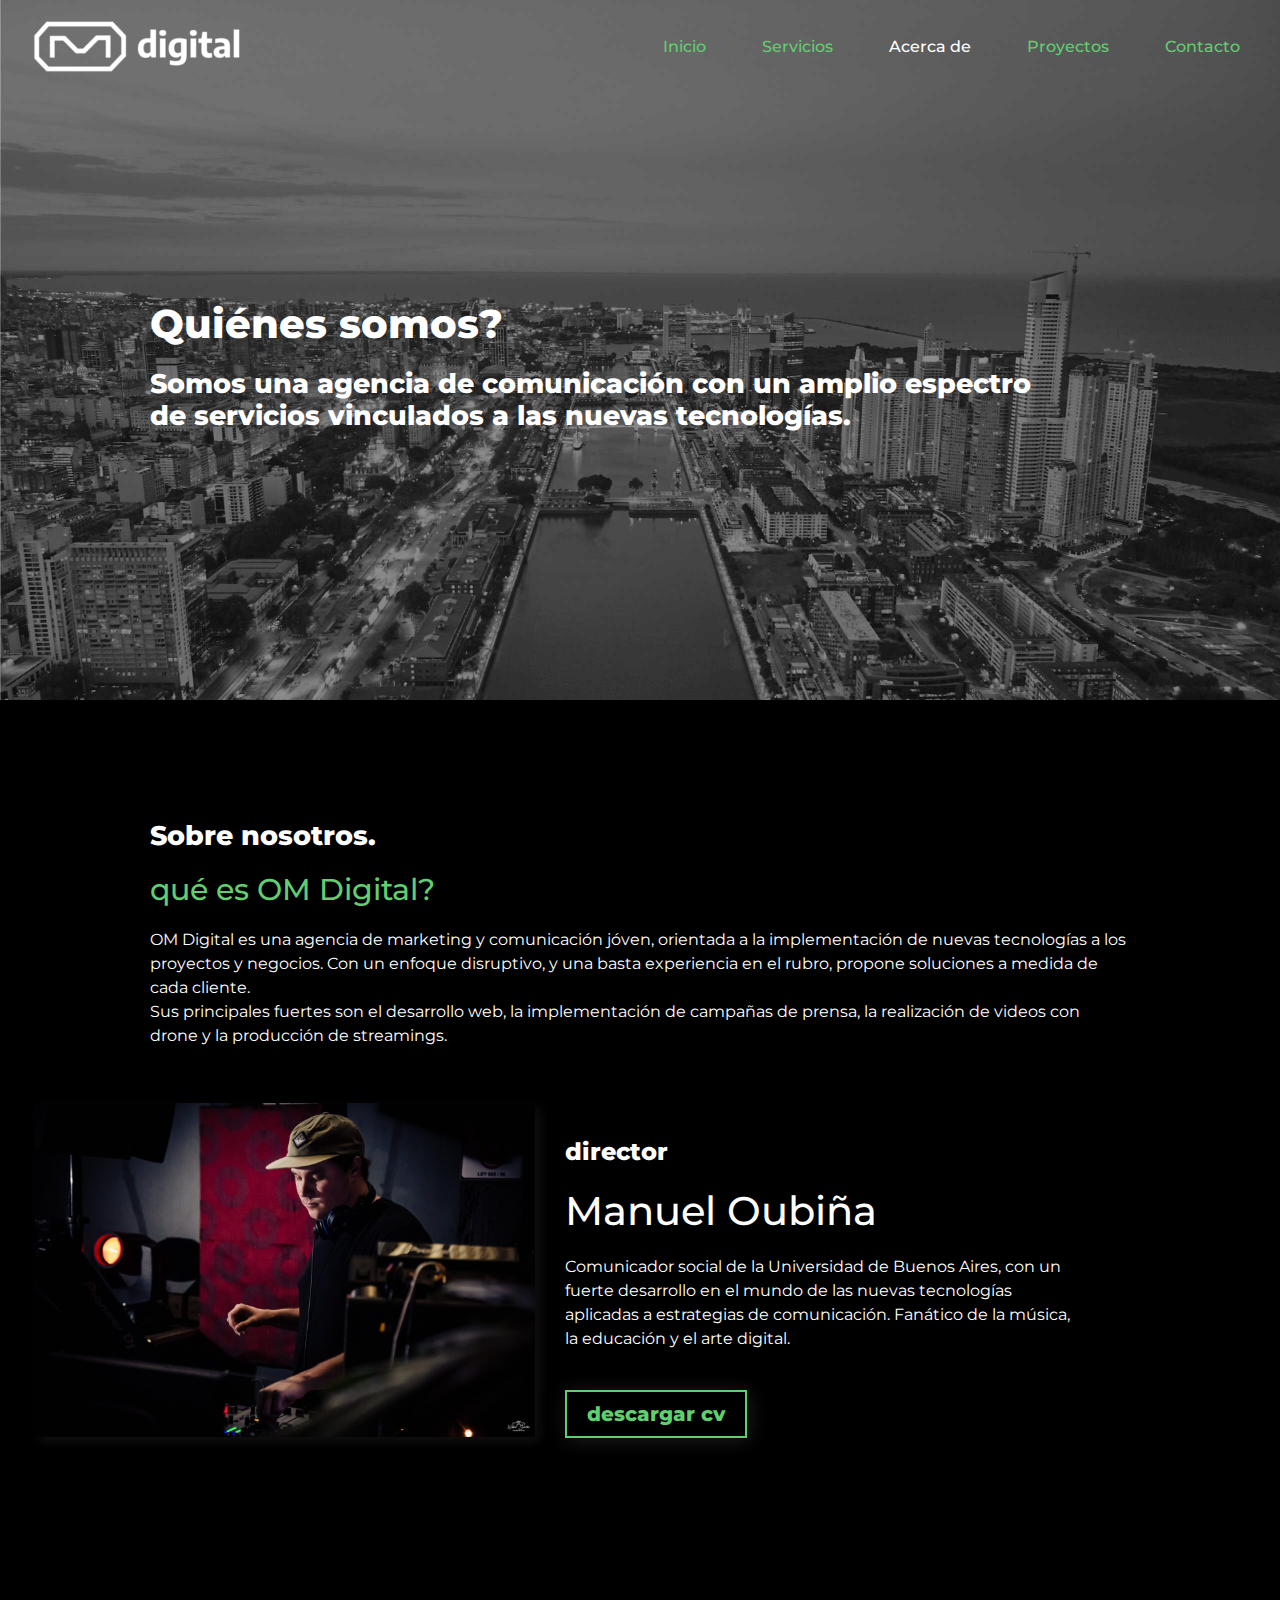
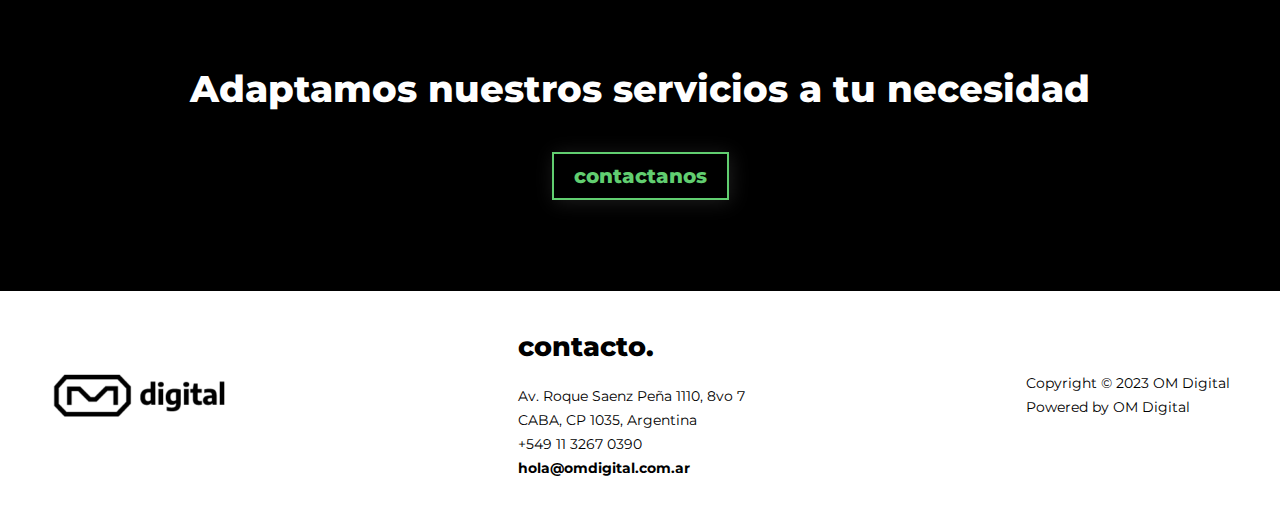
==== commit f61ec7bd: "correcion de trabajos-index" ====
--- a/pages/acerda-de.html
+++ b/pages/acerda-de.html
@@ -94,7 +94,7 @@
     </main>
     <footer>
         <section>
-            <img src="../assets/img/logo-blanco.png" alt="Logo en blanco y negro">
+            <img src="../assets/img/logo-negro.png" alt="Logo en blanco y negro">
         </section>
         <section class="datos-de-contacto">
             <h3>contacto.</h5>
--- a/css/style.css
+++ b/css/style.css
@@ -3,6 +3,10 @@
     padding: 0;
     margin: 0;
     box-sizing: border-box;
+}
+
+body {
+    background-color: black;
 }
 
 /*COLOR DEL TEXTO SELECCIONADO*/
@@ -612,52 +616,76 @@
 .ultimos-trabajos {
     padding-top: 100px;
     background-color: black;
+    display: grid;
+    grid-template-columns: 1fr;
 }
 
 .ultimos-trabajos h2 {
     margin-bottom: 50px;
-    padding-left: 220px;
+    padding-left: 100px;
 }
 
 .trabajos-index {
     display: grid;
     width: 100%;
     grid-template-columns: 1fr 1fr;
-    text-align: center;
-}
-
+
+}
+
+
+.trabajo1 {
+    display: grid;
+    justify-content: end;
+    margin-bottom: -40px;
+    margin-right: -20px;
+    z-index: 4;
+}
 
 .trabajo1 img {
     display: grid;
-    margin-left: auto;
-    margin-right: -10px;
     max-width: 500px;
     box-shadow: 5px 5px 30px rgb(17 17 17);
-    text-align: center;
+    text-align: end;
+}
+
+.trabajo2 {
+    display: grid;
+    justify-content: start;
+    margin-top: -80px;
+    max-height: auto;
+    z-index: 3;
 }
 
 .trabajo2 img {
     display: grid;
-    margin-left: -30px;
-    margin-right: auto;
-    margin-top: -70px;
+    max-width: 500px;
+    max-height: auto;
+    box-shadow: 5px 5px 30px rgb(17, 17, 17);
+}
+
+.trabajo3 {
+    display: grid;
+    justify-content: end;
+    z-index: 2;
+    margin-right: -50px;
+}
+
+.trabajo3 img {
+    display: grid;
     max-width: 500px;
     box-shadow: 5px 5px 30px rgb(17, 17, 17);
 }
 
-.trabajo3 img {
-    display: grid;
-    margin-left: auto;
-    margin-right: -60px;
-    max-width: 500px;
-    box-shadow: 5px 5px 30px rgb(17, 17, 17);
+.trabajo4 {
+    display: grid;
+    justify-content: start;
+    margin-top: -300px;
+    margin-left: -30px;
+    z-index: 1;
 }
 
 .trabajo4 img {
     display: grid;
-    margin-left: 0px;
-    margin-top: -200px;
-    margin-right: auto;
     max-width: 500px;
     box-shadow: 5px 5px 30px rgb(17, 17, 17);
     margin-bottom: 50px;
@@ -665,78 +693,13 @@
 
 @media (max-width: 800px) {
 
-    .ultimos-trabajos
-    {
-    width: 100%;
-    padding: 0px;
-    margin: 0px;
-    display: grid;
-    grid-template-columns: 1fr;
-}
-
-.ultimos-trabajos div {
-    width: 100%;
-}
-
-.trabajos-index {
-    display: grid;
-    grid-template-columns: 1fr;
-    gap: 30px;
-}
-
-.trabajo1 img,
-.trabajo2 img,
-.trabajo3 img,
-.trabajo4 img {
-    margin: 0px;
-    padding: 0px;
-    max-width: 450px;
-    box-shadow: 10px 10px 4px rgb(14, 14, 14);
-}
-
-.trabajo1,
-.trabajo2,
-.trabajo3,
-.trabajo4 {
-    display: flex;
-    justify-content: center;
-}
-
-.ultimos-trabajos h2 {
-    width: 100%;
-    margin: 0px;
-    text-align: center;
-    padding: 20px;
-    font-size: 25px;
-    width: 100%;
-}
-
-.clientes div h2 {
-    font-size: 20px;
-    margin: 0px;
-    padding: 0px;
-}
-.ultimos-trabajos {
-    display: grid;
-    grid-template-columns: 1fr;
-}
-
-.trabajo1 img,
-.trabajo2 img,
-.trabajo3 img,
-.trabajo4 img {
-    margin: 0px;
-    padding: 0px;
-}
-}
-
-@media (max-width: 425px) {
     .ultimos-trabajos {
         width: 100%;
         padding: 0px;
         margin: 0px;
         display: grid;
         grid-template-columns: 1fr;
+        justify-content: center;
     }
 
     .ultimos-trabajos div {
@@ -747,6 +710,75 @@
         display: grid;
         grid-template-columns: 1fr;
         gap: 30px;
+    }
+
+    .trabajo1 img,
+    .trabajo2 img,
+    .trabajo3 img,
+    .trabajo4 img {
+        margin: 0px;
+        padding: 0px;
+        max-width: 450px;
+        box-shadow: 10px 10px 4px rgb(14, 14, 14);
+    }
+
+    .trabajo1,
+    .trabajo2,
+    .trabajo3,
+    .trabajo4 {
+        display: flex;
+        justify-content: center;
+        margin: 0px;
+    }
+
+    .ultimos-trabajos h2 {
+        width: 100%;
+        margin: 0px;
+        text-align: center;
+        padding: 20px;
+        font-size: 25px;
+        width: 100%;
+    }
+
+    .clientes div h2 {
+        font-size: 20px;
+        margin: 0px;
+        padding: 0px;
+    }
+
+    .ultimos-trabajos {
+        display: grid;
+        grid-template-columns: 1fr;
+    }
+
+    .trabajo1 img,
+    .trabajo2 img,
+    .trabajo3 img,
+    .trabajo4 img {
+        margin: 0px;
+        padding: 0px;
+    }
+}
+
+@media (max-width: 500px) {
+    .ultimos-trabajos {
+        width: 100%;
+        padding: 0px;
+        margin: 0px;
+        display: grid;
+        grid-template-columns: 1fr;
+    }
+
+    .ultimos-trabajos div {
+        width: 100%;
+    }
+
+    .trabajos-index {
+        display: grid;
+        grid-template-columns: 1fr;
+        gap: 30px;
+        margin: 0px;
+        padding: 0px;
     }
 
     .trabajo1 img,
@@ -977,79 +1009,83 @@
 
 @media (max-width: 800px) {
 
-    .grid-proyectos
-    {
-    width: 100%;
-    padding: 50px 100px 0px 100px;
-    margin: 0px;
-    display: grid;
-    grid-template-columns: 1fr;
-}
-
-.celda-proyecto {
-    max-width: 500px;
-    padding: 0px;
-    margin: 0px;
-}
-
-.celda-proyecto img, .celda-proyecto iframe {
-    max-width: 500px;
-}
-
-.celda-proyecto figure {
-    max-width: 500px;
-    margin: 0px;
-    padding: 0px;
-}
-.cierre-proyectos {
-    padding: 10px 50px 50px 50px;
-    background-color: black;
-    margin: 0px;
-}
-.celda-proyecto figcaption {
-    padding-bottom: 20px;
-    margin-top: 20px;
-}
+    .grid-proyectos {
+        width: 100%;
+        padding: 50px 100px 0px 100px;
+        margin: 0px;
+        display: grid;
+        grid-template-columns: 1fr;
+    }
+
+    .celda-proyecto {
+        max-width: 500px;
+        padding: 0px;
+        margin: 0px;
+    }
+
+    .celda-proyecto img,
+    .celda-proyecto iframe {
+        max-width: 500px;
+    }
+
+    .celda-proyecto figure {
+        max-width: 500px;
+        margin: 0px;
+        padding: 0px;
+    }
+
+    .cierre-proyectos {
+        padding: 10px 50px 50px 50px;
+        background-color: black;
+        margin: 0px;
+    }
+
+    .celda-proyecto figcaption {
+        padding-bottom: 20px;
+        margin-top: 20px;
+    }
 
 }
 
 @media (max-width: 425px) {
 
-    .grid-proyectos
-    {
-    width: 100%;
-    padding: 20px;
-    margin: 0px;
-    display: grid;
-    grid-template-columns: 1fr;
-}
-
-.celda-proyecto {
-    max-width: 280px;
-    padding: 0px;
-    margin: 0px;
-}
-
-.celda-proyecto img, .celda-proyecto iframe {
-    max-width: 280px;
-}
-
-.celda-proyecto figure {
-    max-width: 280px;
-    margin: 0px;
-    padding: 0px;
-}
-
-.cierre-proyectos {
-    padding: 50px 20px;
-    background-color: black;
-    margin: 0px;
-}
-
-.celda-proyecto figcaption {
-    padding-bottom: 0px;
-    margin-top: 0px;
-}
+    .grid-proyectos {
+        width: 100%;
+        padding: 20px;
+        margin: 0px;
+        display: grid;
+        grid-template-columns: 1fr;
+    }
+
+    .celda-proyecto {
+        max-width: 280px;
+        padding: 0px;
+        margin: 0px;
+    }
+
+    .celda-proyecto img,
+    .celda-proyecto iframe {
+        max-width: 280px;
+    }
+
+    .celda-proyecto figure {
+        max-width: 280px;
+        margin: 0px;
+        padding: 0px;
+    }
+
+    .cierre-proyectos {
+        padding: 50px 20px;
+        background-color: black;
+        margin: 0px;
+    }
+
+    .celda-proyecto figcaption {
+        padding-bottom: 0px;
+        margin-top: 0px;
+        font-size: 12px;
+        padding: 10px 0px;
+    }
 
 }
 
@@ -1072,12 +1108,12 @@
 }
 
 
-    .div-foto {
-        justify-content: end;
-        padding: 30px;
-        display: grid;
-        align-content: center;
-    }
+.div-foto {
+    justify-content: end;
+    padding: 30px;
+    display: grid;
+    align-content: center;
+}
 
 
 .nombre-manu {
@@ -1179,6 +1215,7 @@
         margin: 0px
     }
 }
+
 /*CONTACTO*/
 .contacto-data-form {
     display: grid;
